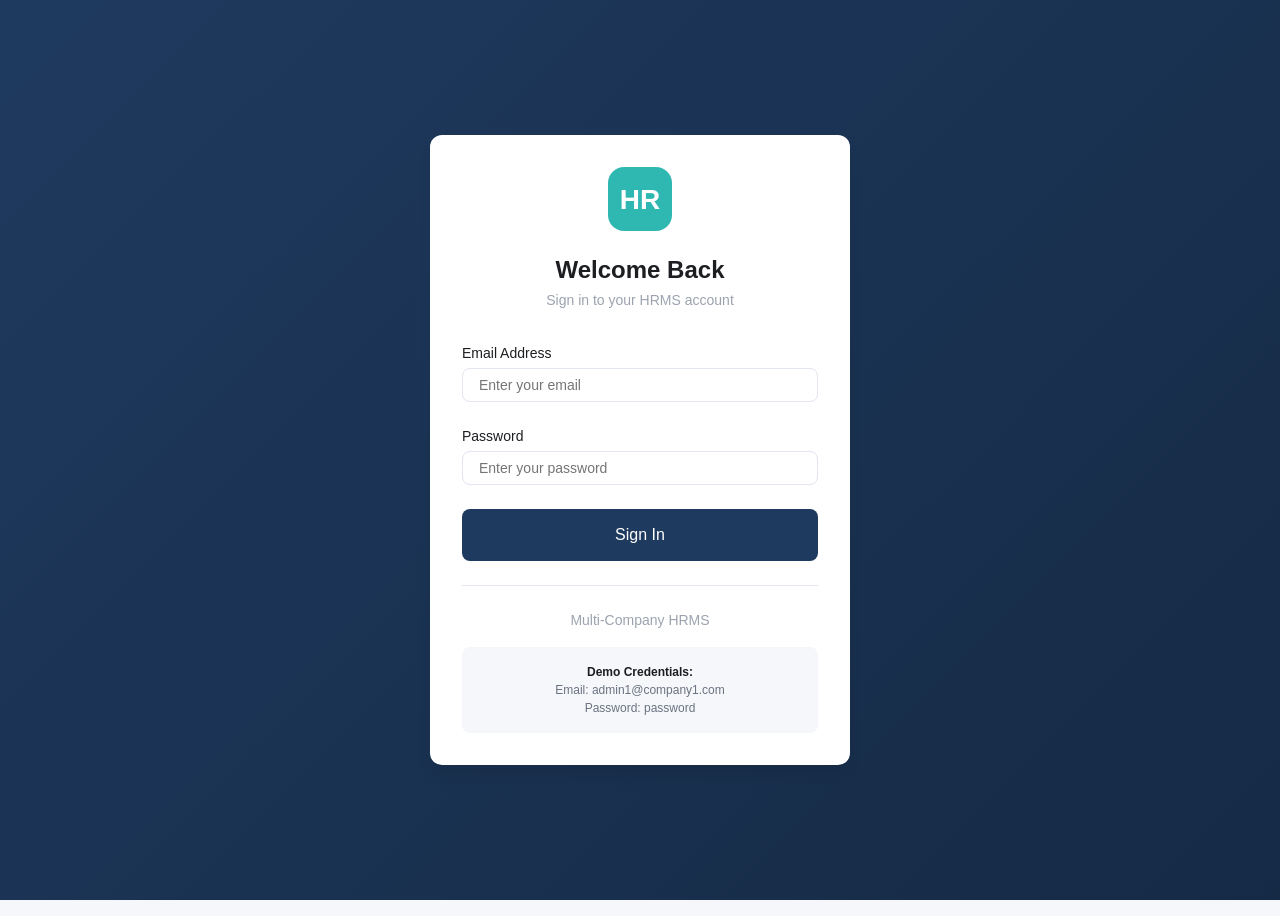
==== frontend/index.html @ 7278801a "Frontent Basics are done with this" ====
<!DOCTYPE html>
<html lang="en">
<head>
  <meta charset="UTF-8">
  <meta name="viewport" content="width=device-width, initial-scale=1.0">
  <title>Dashboard - HRMS</title>
  <link rel="preconnect" href="https://fonts.googleapis.com">
  <link rel="preconnect" href="https://fonts.gstatic.com" crossorigin>
  <link href="https://fonts.googleapis.com/css2?family=Inter:wght@400;500;600;700&display=swap" rel="stylesheet">
  <link rel="stylesheet" href="css/variables.css">
  <link rel="stylesheet" href="css/base.css">
  <link rel="stylesheet" href="css/layout.css">
  <link rel="stylesheet" href="css/components.css">
  <link rel="stylesheet" href="css/utilities.css">
</head>
<body>
  <div class="app">
    <!-- Sidebar -->
    <div id="sidebar-container"></div>
    
    <!-- Main Content -->
    <div class="main-wrapper">
      <div id="header-container"></div>
      
      <main class="main-content">
        <!-- KPI Cards -->
        <div class="content-grid" id="kpi-cards">
          <!-- Employee Overview -->
          <div class="kpi-card" id="employee-card">
            <div class="kpi-header">
              <span class="kpi-title">Total Employees</span>
              <div class="kpi-icon primary">
                <svg width="24" height="24" viewBox="0 0 24 24" fill="none" stroke="currentColor" stroke-width="2">
                  <path d="M16 21v-2a4 4 0 0 0-4-4H6a4 4 0 0 0-4 4v2"></path>
                  <circle cx="9" cy="7" r="4"></circle>
                  <path d="M22 21v-2a4 4 0 0 0-3-3.87"></path>
                  <path d="M16 3.13a4 4 0 0 1 0 7.75"></path>
                </svg>
              </div>
            </div>
            <div class="kpi-value" id="total-employees">--</div>
            <div class="kpi-breakdown">
              <span class="kpi-stat success" id="active-employees">Active: --</span>
              <span class="kpi-stat error" id="inactive-employees">Inactive: --</span>
            </div>
          </div>

          <!-- Attendance Summary -->
          <div class="kpi-card" id="attendance-card">
            <div class="kpi-header">
              <span class="kpi-title">Today's Attendance</span>
              <div class="kpi-icon secondary">
                <svg width="24" height="24" viewBox="0 0 24 24" fill="none" stroke="currentColor" stroke-width="2">
                  <circle cx="12" cy="12" r="10"></circle>
                  <polyline points="12 6 12 12 16 14"></polyline>
                </svg>
              </div>
            </div>
            <div class="kpi-value" id="attendance-rate">--%</div>
            <div class="kpi-breakdown">
              <span class="kpi-stat success" id="present-count">Present: --</span>
              <span class="kpi-stat error" id="absent-count">Absent: --</span>
              <span class="kpi-stat warning" id="leave-count">On Leave: --</span>
            </div>
          </div>

          <!-- Leave Requests -->
          <div class="kpi-card" id="leave-card">
            <div class="kpi-header">
              <span class="kpi-title">Leave Requests</span>
              <div class="kpi-icon warning">
                <svg width="24" height="24" viewBox="0 0 24 24" fill="none" stroke="currentColor" stroke-width="2">
                  <rect width="18" height="18" x="3" y="4" rx="2" ry="2"></rect>
                  <line x1="16" x2="16" y1="2" y2="6"></line>
                  <line x1="8" x2="8" y1="2" y2="6"></line>
                  <line x1="3" x2="21" y1="10" y2="10"></line>
                </svg>
              </div>
            </div>
            <div class="kpi-value" id="pending-leaves">--</div>
            <div class="kpi-breakdown">
              <span class="kpi-stat warning">Pending Approval</span>
            </div>
            <a href="leave.html" class="btn btn-outline btn-sm mt-md">View Requests</a>
          </div>

          <!-- Payroll Snapshot -->
          <div class="kpi-card" id="payroll-card">
            <div class="kpi-header">
              <span class="kpi-title">Payroll This Month</span>
              <div class="kpi-icon success">
                <svg width="24" height="24" viewBox="0 0 24 24" fill="none" stroke="currentColor" stroke-width="2">
                  <line x1="12" x2="12" y1="2" y2="22"></line>
                  <path d="M17 5H9.5a3.5 3.5 0 0 0 0 7h5a3.5 3.5 0 0 1 0 7H6"></path>
                </svg>
              </div>
            </div>
            <div class="kpi-value" id="payroll-total">$--</div>
            <div class="kpi-breakdown">
              <span class="kpi-stat" id="payroll-status">-- processed</span>
            </div>
            <a href="payroll.html" class="btn btn-outline btn-sm mt-md">View Payroll</a>
          </div>
        </div>

        <!-- Recent Activity Section -->
        <div class="content-grid-2 mt-lg">
          <!-- Recent Leave Requests -->
          <div class="card">
            <div class="card-header">
              <h3 class="card-title">Recent Leave Requests</h3>
              <a href="leave.html" class="btn btn-ghost btn-sm">View All</a>
            </div>
            <div class="card-body" id="recent-leaves">
              <div class="empty-state">
                <p class="text-muted">Loading...</p>
              </div>
            </div>
          </div>

          <!-- Quick Actions -->
          <div class="card">
            <div class="card-header">
              <h3 class="card-title">Quick Actions</h3>
            </div>
            <div class="card-body">
              <div class="flex flex-col gap-sm">
                <a href="employees.html?action=add" class="btn btn-outline w-full justify-start">
                  <svg width="20" height="20" viewBox="0 0 24 24" fill="none" stroke="currentColor" stroke-width="2">
                    <path d="M16 21v-2a4 4 0 0 0-4-4H6a4 4 0 0 0-4 4v2"></path>
                    <circle cx="9" cy="7" r="4"></circle>
                    <line x1="19" x2="19" y1="8" y2="14"></line>
                    <line x1="22" x2="16" y1="11" y2="11"></line>
                  </svg>
                  Add New Employee
                </a>
                <a href="attendance.html" class="btn btn-outline w-full justify-start">
                  <svg width="20" height="20" viewBox="0 0 24 24" fill="none" stroke="currentColor" stroke-width="2">
                    <circle cx="12" cy="12" r="10"></circle>
                    <polyline points="12 6 12 12 16 14"></polyline>
                  </svg>
                  View Attendance
                </a>
                <a href="payroll.html?action=process" class="btn btn-outline w-full justify-start">
                  <svg width="20" height="20" viewBox="0 0 24 24" fill="none" stroke="currentColor" stroke-width="2">
                    <line x1="12" x2="12" y1="2" y2="22"></line>
                    <path d="M17 5H9.5a3.5 3.5 0 0 0 0 7h5a3.5 3.5 0 0 1 0 7H6"></path>
                  </svg>
                  Process Payroll
                </a>
                <a href="reports.html" class="btn btn-outline w-full justify-start">
                  <svg width="20" height="20" viewBox="0 0 24 24" fill="none" stroke="currentColor" stroke-width="2">
                    <line x1="18" x2="18" y1="20" y2="10"></line>
                    <line x1="12" x2="12" y1="20" y2="4"></line>
                    <line x1="6" x2="6" y1="20" y2="14"></line>
                  </svg>
                  Generate Reports
                </a>
              </div>
            </div>
          </div>
        </div>
      </main>
    </div>
  </div>

  <!-- Toast Container -->
  <div id="toast-container" class="toast-container"></div>

  <!-- Scripts -->
  <script src="js/api.js"></script>
  <script src="js/auth.js"></script>
  <script src="js/components/toast.js"></script>
  <script src="js/components/sidebar.js"></script>
  <script src="js/components/header.js"></script>
  <script src="js/components/loader.js"></script>
  <script src="js/pages/dashboard.js"></script>
</body>
</html>
---- frontend/css/variables.css ----
/**
 * CSS Variables - HRMS Dashboard
 * Color scheme and spacing system
 */

:root {
  /* Primary Colors */
  --color-primary: #1F3A5F;
  --color-primary-light: #2a4a73;
  --color-primary-dark: #152a45;
  --color-secondary: #2FB7B2;
  --color-secondary-light: #3fccc7;
  --color-secondary-dark: #259e9a;
  
  /* Backgrounds */
  --color-bg-page: #F5F7FA;
  --color-bg-card: #FFFFFF;
  --color-bg-hover: #f0f2f5;
  --color-border: #E1E6EF;
  --color-border-light: #eef1f6;
  
  /* Text */
  --color-text-heading: #1C1E21;
  --color-text-body: #6B7280;
  --color-text-muted: #9CA3AF;
  --color-text-white: #FFFFFF;
  
  /* Status Colors */
  --color-success: #22C55E;
  --color-success-light: #dcfce7;
  --color-warning: #F59E0B;
  --color-warning-light: #fef3c7;
  --color-error: #EF4444;
  --color-error-light: #fee2e2;
  --color-info: #3B82F6;
  --color-info-light: #dbeafe;
  
  /* Spacing */
  --spacing-xs: 4px;
  --spacing-sm: 8px;
  --spacing-md: 16px;
  --spacing-lg: 24px;
  --spacing-xl: 32px;
  --spacing-2xl: 48px;
  
  /* Layout */
  --sidebar-width: 260px;
  --sidebar-collapsed-width: 64px;
  --header-height: 64px;
  
  /* Border Radius */
  --radius-sm: 4px;
  --radius-md: 8px;
  --radius-lg: 12px;
  --radius-full: 9999px;
  
  /* Shadows */
  --shadow-sm: 0 1px 2px rgba(0, 0, 0, 0.05);
  --shadow-md: 0 4px 6px -1px rgba(0, 0, 0, 0.1);
  --shadow-lg: 0 10px 15px -3px rgba(0, 0, 0, 0.1);
  
  /* Transitions */
  --transition-fast: 150ms ease;
  --transition-normal: 250ms ease;
  
  /* Font */
  --font-family: 'Inter', -apple-system, BlinkMacSystemFont, 'Segoe UI', Roboto, sans-serif;
  --font-size-xs: 12px;
  --font-size-sm: 14px;
  --font-size-base: 16px;
  --font-size-lg: 18px;
  --font-size-xl: 20px;
  --font-size-2xl: 24px;
  --font-size-3xl: 30px;
  
  --font-weight-normal: 400;
  --font-weight-medium: 500;
  --font-weight-semibold: 600;
  --font-weight-bold: 700;
}
---- frontend/css/base.css ----
/**
 * Base Styles - Reset and Typography
 */

/* Reset */
*, *::before, *::after {
  box-sizing: border-box;
  margin: 0;
  padding: 0;
}

html {
  font-size: 16px;
  -webkit-font-smoothing: antialiased;
  -moz-osx-font-smoothing: grayscale;
}

body {
  font-family: var(--font-family);
  font-size: var(--font-size-base);
  font-weight: var(--font-weight-normal);
  line-height: 1.5;
  color: var(--color-text-body);
  background-color: var(--color-bg-page);
  min-height: 100vh;
}

/* Typography */
h1, h2, h3, h4, h5, h6 {
  color: var(--color-text-heading);
  font-weight: var(--font-weight-semibold);
  line-height: 1.3;
}

h1 { font-size: var(--font-size-3xl); }
h2 { font-size: var(--font-size-2xl); }
h3 { font-size: var(--font-size-xl); }
h4 { font-size: var(--font-size-lg); }
h5 { font-size: var(--font-size-base); }
h6 { font-size: var(--font-size-sm); }

p {
  margin-bottom: var(--spacing-md);
}

a {
  color: var(--color-secondary);
  text-decoration: none;
  transition: color var(--transition-fast);
}

a:hover {
  color: var(--color-secondary-dark);
}

/* Lists */
ul, ol {
  list-style: none;
}

/* Images */
img {
  max-width: 100%;
  height: auto;
  display: block;
}

/* Forms */
input, button, textarea, select {
  font-family: inherit;
  font-size: inherit;
}

button {
  cursor: pointer;
  border: none;
  background: none;
}

/* Tables */
table {
  border-collapse: collapse;
  width: 100%;
}

/* Focus styles */
:focus-visible {
  outline: 2px solid var(--color-secondary);
  outline-offset: 2px;
}

/* Selection */
::selection {
  background-color: var(--color-secondary);
  color: var(--color-text-white);
}

/* Scrollbar */
::-webkit-scrollbar {
  width: 8px;
  height: 8px;
}

::-webkit-scrollbar-track {
  background: var(--color-bg-page);
}

::-webkit-scrollbar-thumb {
  background: var(--color-border);
  border-radius: var(--radius-full);
}

::-webkit-scrollbar-thumb:hover {
  background: var(--color-text-muted);
}
---- frontend/css/layout.css ----
/**
 * Layout Styles - Sidebar, Header, Main Content
 */

/* App Container */
.app {
  display: flex;
  min-height: 100vh;
}

/* ============================================
   SIDEBAR
   ============================================ */
.sidebar {
  position: fixed;
  top: 0;
  left: 0;
  width: var(--sidebar-width);
  height: 100vh;
  background-color: var(--color-primary);
  color: var(--color-text-white);
  display: flex;
  flex-direction: column;
  z-index: 50;
  transition: width var(--transition-normal);
}

.sidebar.collapsed {
  width: var(--sidebar-collapsed-width);
}

/* Sidebar Logo */
.sidebar-logo {
  height: var(--header-height);
  display: flex;
  align-items: center;
  padding: 0 var(--spacing-lg);
  border-bottom: 1px solid rgba(255, 255, 255, 0.1);
}

.sidebar-logo img {
  height: 32px;
  width: auto;
}

.sidebar-logo .logo-text {
  font-size: var(--font-size-lg);
  font-weight: var(--font-weight-bold);
  margin-left: var(--spacing-sm);
  white-space: nowrap;
}

.sidebar.collapsed .logo-text {
  display: none;
}

/* Sidebar Navigation */
.sidebar-nav {
  flex: 1;
  padding: var(--spacing-md) 0;
  overflow-y: auto;
}

.nav-item {
  display: flex;
  align-items: center;
  padding: var(--spacing-md) var(--spacing-lg);
  color: rgba(255, 255, 255, 0.7);
  text-decoration: none;
  transition: all var(--transition-fast);
  border-left: 3px solid transparent;
}

.nav-item:hover {
  background-color: rgba(255, 255, 255, 0.1);
  color: var(--color-text-white);
}

.nav-item.active {
  background-color: rgba(47, 183, 178, 0.2);
  color: var(--color-secondary);
  border-left-color: var(--color-secondary);
}

.nav-icon {
  width: 20px;
  height: 20px;
  flex-shrink: 0;
}

.nav-label {
  margin-left: var(--spacing-md);
  white-space: nowrap;
}

.sidebar.collapsed .nav-label {
  display: none;
}

.sidebar.collapsed .nav-item {
  justify-content: center;
  padding: var(--spacing-md);
}

/* Sidebar Footer */
.sidebar-footer {
  padding: var(--spacing-md) var(--spacing-lg);
  border-top: 1px solid rgba(255, 255, 255, 0.1);
}

/* ============================================
   HEADER
   ============================================ */
.header {
  position: fixed;
  top: 0;
  left: var(--sidebar-width);
  right: 0;
  height: var(--header-height);
  background-color: var(--color-bg-card);
  border-bottom: 1px solid var(--color-border);
  display: flex;
  align-items: center;
  justify-content: space-between;
  padding: 0 var(--spacing-lg);
  z-index: 40;
  transition: left var(--transition-normal);
}

.sidebar.collapsed ~ .main-wrapper .header {
  left: var(--sidebar-collapsed-width);
}

.header-left {
  display: flex;
  align-items: center;
  gap: var(--spacing-md);
}

.menu-toggle {
  display: none;
  padding: var(--spacing-sm);
  border-radius: var(--radius-md);
  color: var(--color-text-heading);
}

.menu-toggle:hover {
  background-color: var(--color-bg-hover);
}

.page-title {
  font-size: var(--font-size-xl);
  font-weight: var(--font-weight-semibold);
  color: var(--color-text-heading);
}

.header-right {
  display: flex;
  align-items: center;
  gap: var(--spacing-md);
}

.user-info {
  display: flex;
  align-items: center;
  gap: var(--spacing-sm);
}

.user-avatar {
  width: 36px;
  height: 36px;
  border-radius: var(--radius-full);
  background-color: var(--color-secondary);
  color: var(--color-text-white);
  display: flex;
  align-items: center;
  justify-content: center;
  font-weight: var(--font-weight-semibold);
  font-size: var(--font-size-sm);
}

.user-name {
  font-weight: var(--font-weight-medium);
  color: var(--color-text-heading);
}

.user-role {
  font-size: var(--font-size-xs);
  color: var(--color-text-muted);
}

/* ============================================
   MAIN CONTENT
   ============================================ */
.main-wrapper {
  flex: 1;
  margin-left: var(--sidebar-width);
  transition: margin-left var(--transition-normal);
}

.sidebar.collapsed ~ .main-wrapper {
  margin-left: var(--sidebar-collapsed-width);
}

.main-content {
  padding: calc(var(--header-height) + var(--spacing-lg)) var(--spacing-lg) var(--spacing-lg);
  min-height: 100vh;
}

/* Content Grid */
.content-grid {
  display: grid;
  grid-template-columns: repeat(4, 1fr);
  gap: var(--spacing-lg);
}

.content-grid-3 {
  display: grid;
  grid-template-columns: repeat(3, 1fr);
  gap: var(--spacing-lg);
}

.content-grid-2 {
  display: grid;
  grid-template-columns: repeat(2, 1fr);
  gap: var(--spacing-lg);
}

.col-span-2 { grid-column: span 2; }
.col-span-3 { grid-column: span 3; }
.col-span-4 { grid-column: span 4; }

/* ============================================
   RESPONSIVE
   ============================================ */

/* Tablet - Collapsed sidebar */
@media (max-width: 1023px) {
  .sidebar {
    width: var(--sidebar-collapsed-width);
  }
  
  .sidebar .logo-text,
  .sidebar .nav-label {
    display: none;
  }
  
  .sidebar .nav-item {
    justify-content: center;
    padding: var(--spacing-md);
  }
  
  .header {
    left: var(--sidebar-collapsed-width);
  }
  
  .main-wrapper {
    margin-left: var(--sidebar-collapsed-width);
  }
  
  .content-grid {
    grid-template-columns: repeat(2, 1fr);
  }
  
  .col-span-3,
  .col-span-4 {
    grid-column: span 2;
  }
}

/* Mobile - Hidden sidebar with hamburger */
@media (max-width: 767px) {
  .sidebar {
    transform: translateX(-100%);
    width: var(--sidebar-width);
  }
  
  .sidebar.open {
    transform: translateX(0);
  }
  
  .sidebar.open .logo-text,
  .sidebar.open .nav-label {
    display: block;
  }
  
  .sidebar.open .nav-item {
    justify-content: flex-start;
    padding: var(--spacing-md) var(--spacing-lg);
  }
  
  .header {
    left: 0;
  }
  
  .menu-toggle {
    display: flex;
  }
  
  .main-wrapper {
    margin-left: 0;
  }
  
  .main-content {
    padding: calc(var(--header-height) + var(--spacing-md)) var(--spacing-md) var(--spacing-md);
  }
  
  .content-grid,
  .content-grid-2,
  .content-grid-3 {
    grid-template-columns: 1fr;
  }
  
  .col-span-2,
  .col-span-3,
  .col-span-4 {
    grid-column: span 1;
  }
  
  /* Overlay when sidebar is open */
  .sidebar-overlay {
    display: none;
    position: fixed;
    inset: 0;
    background-color: rgba(0, 0, 0, 0.5);
    z-index: 40;
  }
  
  .sidebar.open ~ .sidebar-overlay {
    display: block;
  }
}
---- frontend/css/components.css ----
/**
 * Component Styles - Cards, Buttons, Forms, Tables, etc.
 */

/* ============================================
   CARDS
   ============================================ */
.card {
  background-color: var(--color-bg-card);
  border-radius: var(--radius-lg);
  box-shadow: var(--shadow-sm);
  border: 1px solid var(--color-border-light);
}

.card-header {
  padding: var(--spacing-lg);
  border-bottom: 1px solid var(--color-border);
  display: flex;
  align-items: center;
  justify-content: space-between;
}

.card-title {
  font-size: var(--font-size-lg);
  font-weight: var(--font-weight-semibold);
  color: var(--color-text-heading);
}

.card-body {
  padding: var(--spacing-lg);
}

.card-footer {
  padding: var(--spacing-md) var(--spacing-lg);
  border-top: 1px solid var(--color-border);
  background-color: var(--color-bg-page);
  border-radius: 0 0 var(--radius-lg) var(--radius-lg);
}

/* KPI Card */
.kpi-card {
  background-color: var(--color-bg-card);
  border-radius: var(--radius-lg);
  padding: var(--spacing-lg);
  box-shadow: var(--shadow-sm);
  border: 1px solid var(--color-border-light);
}

.kpi-header {
  display: flex;
  align-items: center;
  justify-content: space-between;
  margin-bottom: var(--spacing-md);
}

.kpi-title {
  font-size: var(--font-size-sm);
  font-weight: var(--font-weight-medium);
  color: var(--color-text-muted);
  text-transform: uppercase;
  letter-spacing: 0.5px;
}

.kpi-icon {
  width: 40px;
  height: 40px;
  border-radius: var(--radius-md);
  display: flex;
  align-items: center;
  justify-content: center;
}

.kpi-icon.primary { background-color: rgba(31, 58, 95, 0.1); color: var(--color-primary); }
.kpi-icon.secondary { background-color: rgba(47, 183, 178, 0.1); color: var(--color-secondary); }
.kpi-icon.success { background-color: var(--color-success-light); color: var(--color-success); }
.kpi-icon.warning { background-color: var(--color-warning-light); color: var(--color-warning); }
.kpi-icon.error { background-color: var(--color-error-light); color: var(--color-error); }

.kpi-value {
  font-size: var(--font-size-3xl);
  font-weight: var(--font-weight-bold);
  color: var(--color-text-heading);
  margin-bottom: var(--spacing-sm);
}

.kpi-breakdown {
  display: flex;
  gap: var(--spacing-md);
  flex-wrap: wrap;
}

.kpi-stat {
  font-size: var(--font-size-sm);
  display: flex;
  align-items: center;
  gap: var(--spacing-xs);
}

.kpi-stat::before {
  content: '';
  width: 8px;
  height: 8px;
  border-radius: var(--radius-full);
}

.kpi-stat.success::before { background-color: var(--color-success); }
.kpi-stat.warning::before { background-color: var(--color-warning); }
.kpi-stat.error::before { background-color: var(--color-error); }

/* ============================================
   BUTTONS
   ============================================ */
.btn {
  display: inline-flex;
  align-items: center;
  justify-content: center;
  gap: var(--spacing-sm);
  padding: var(--spacing-sm) var(--spacing-md);
  font-size: var(--font-size-sm);
  font-weight: var(--font-weight-medium);
  border-radius: var(--radius-md);
  transition: all var(--transition-fast);
  cursor: pointer;
  border: 1px solid transparent;
  white-space: nowrap;
}

.btn:disabled {
  opacity: 0.5;
  cursor: not-allowed;
}

.btn-primary {
  background-color: var(--color-primary);
  color: var(--color-text-white);
}

.btn-primary:hover:not(:disabled) {
  background-color: var(--color-primary-dark);
}

.btn-secondary {
  background-color: var(--color-secondary);
  color: var(--color-text-white);
}

.btn-secondary:hover:not(:disabled) {
  background-color: var(--color-secondary-dark);
}

.btn-success {
  background-color: var(--color-success);
  color: var(--color-text-white);
}

.btn-success:hover:not(:disabled) {
  background-color: #16a34a;
}

.btn-danger {
  background-color: var(--color-error);
  color: var(--color-text-white);
}

.btn-danger:hover:not(:disabled) {
  background-color: #dc2626;
}

.btn-outline {
  background-color: transparent;
  border-color: var(--color-border);
  color: var(--color-text-heading);
}

.btn-outline:hover:not(:disabled) {
  background-color: var(--color-bg-hover);
}

.btn-ghost {
  background-color: transparent;
  color: var(--color-text-body);
}

.btn-ghost:hover:not(:disabled) {
  background-color: var(--color-bg-hover);
}

.btn-sm {
  padding: var(--spacing-xs) var(--spacing-sm);
  font-size: var(--font-size-xs);
}

.btn-lg {
  padding: var(--spacing-md) var(--spacing-lg);
  font-size: var(--font-size-base);
}

.btn-icon {
  padding: var(--spacing-sm);
}

/* ============================================
   FORMS
   ============================================ */
.form-group {
  margin-bottom: var(--spacing-md);
}

.form-label {
  display: block;
  font-size: var(--font-size-sm);
  font-weight: var(--font-weight-medium);
  color: var(--color-text-heading);
  margin-bottom: var(--spacing-xs);
}

.form-input,
.form-select,
.form-textarea {
  width: 100%;
  padding: var(--spacing-sm) var(--spacing-md);
  font-size: var(--font-size-sm);
  border: 1px solid var(--color-border);
  border-radius: var(--radius-md);
  background-color: var(--color-bg-card);
  color: var(--color-text-heading);
  transition: border-color var(--transition-fast), box-shadow var(--transition-fast);
}

.form-input:focus,
.form-select:focus,
.form-textarea:focus {
  outline: none;
  border-color: var(--color-secondary);
  box-shadow: 0 0 0 3px rgba(47, 183, 178, 0.1);
}

.form-input.error,
.form-select.error,
.form-textarea.error {
  border-color: var(--color-error);
}

.form-input.error:focus,
.form-select.error:focus,
.form-textarea.error:focus {
  box-shadow: 0 0 0 3px rgba(239, 68, 68, 0.1);
}

.form-error {
  font-size: var(--font-size-xs);
  color: var(--color-error);
  margin-top: var(--spacing-xs);
}

.form-hint {
  font-size: var(--font-size-xs);
  color: var(--color-text-muted);
  margin-top: var(--spacing-xs);
}

.form-textarea {
  min-height: 100px;
  resize: vertical;
}

/* Search Input */
.search-input {
  position: relative;
}

.search-input input {
  padding-left: 40px;
}

.search-input .search-icon {
  position: absolute;
  left: var(--spacing-md);
  top: 50%;
  transform: translateY(-50%);
  color: var(--color-text-muted);
  width: 16px;
  height: 16px;
}

/* ============================================
   TABLES
   ============================================ */
.table-container {
  background-color: var(--color-bg-card);
  border-radius: var(--radius-lg);
  box-shadow: var(--shadow-sm);
  border: 1px solid var(--color-border-light);
  overflow: hidden;
}

.table-header {
  padding: var(--spacing-md) var(--spacing-lg);
  border-bottom: 1px solid var(--color-border);
  display: flex;
  align-items: center;
  justify-content: space-between;
  gap: var(--spacing-md);
  flex-wrap: wrap;
}

.table-filters {
  display: flex;
  align-items: center;
  gap: var(--spacing-sm);
}

.table-wrapper {
  overflow-x: auto;
}

.data-table {
  width: 100%;
  border-collapse: collapse;
}

.data-table th,
.data-table td {
  padding: var(--spacing-md) var(--spacing-lg);
  text-align: left;
  border-bottom: 1px solid var(--color-border-light);
}

.data-table th {
  font-size: var(--font-size-xs);
  font-weight: var(--font-weight-semibold);
  color: var(--color-text-muted);
  text-transform: uppercase;
  letter-spacing: 0.5px;
  background-color: var(--color-bg-page);
}

.data-table tbody tr {
  transition: background-color var(--transition-fast);
}

.data-table tbody tr:hover {
  background-color: var(--color-bg-hover);
}

.data-table tbody tr:last-child td {
  border-bottom: none;
}

.table-pagination {
  padding: var(--spacing-md) var(--spacing-lg);
  border-top: 1px solid var(--color-border);
  display: flex;
  align-items: center;
  justify-content: space-between;
  background-color: var(--color-bg-page);
}

.pagination-info {
  font-size: var(--font-size-sm);
  color: var(--color-text-muted);
}

.pagination-controls {
  display: flex;
  align-items: center;
  gap: var(--spacing-sm);
}

/* ============================================
   BADGES / STATUS
   ============================================ */
.badge {
  display: inline-flex;
  align-items: center;
  padding: var(--spacing-xs) var(--spacing-sm);
  font-size: var(--font-size-xs);
  font-weight: var(--font-weight-medium);
  border-radius: var(--radius-full);
}

.badge-success {
  background-color: var(--color-success-light);
  color: var(--color-success);
}

.badge-warning {
  background-color: var(--color-warning-light);
  color: #b45309;
}

.badge-error {
  background-color: var(--color-error-light);
  color: var(--color-error);
}

.badge-info {
  background-color: var(--color-info-light);
  color: var(--color-info);
}

.badge-neutral {
  background-color: var(--color-bg-page);
  color: var(--color-text-muted);
}

/* ============================================
   MODAL
   ============================================ */
.modal-overlay {
  position: fixed;
  inset: 0;
  background-color: rgba(0, 0, 0, 0.5);
  display: flex;
  align-items: center;
  justify-content: center;
  z-index: 100;
  opacity: 0;
  visibility: hidden;
  transition: all var(--transition-normal);
}

.modal-overlay.open {
  opacity: 1;
  visibility: visible;
}

.modal {
  background-color: var(--color-bg-card);
  border-radius: var(--radius-lg);
  box-shadow: var(--shadow-lg);
  width: 100%;
  max-width: 500px;
  max-height: 90vh;
  overflow: hidden;
  transform: scale(0.95);
  transition: transform var(--transition-normal);
}

.modal-overlay.open .modal {
  transform: scale(1);
}

.modal-header {
  padding: var(--spacing-lg);
  border-bottom: 1px solid var(--color-border);
  display: flex;
  align-items: center;
  justify-content: space-between;
}

.modal-title {
  font-size: var(--font-size-lg);
  font-weight: var(--font-weight-semibold);
}

.modal-close {
  padding: var(--spacing-xs);
  border-radius: var(--radius-md);
  color: var(--color-text-muted);
}

.modal-close:hover {
  background-color: var(--color-bg-hover);
  color: var(--color-text-heading);
}

.modal-body {
  padding: var(--spacing-lg);
  overflow-y: auto;
  max-height: calc(90vh - 140px);
}

.modal-footer {
  padding: var(--spacing-md) var(--spacing-lg);
  border-top: 1px solid var(--color-border);
  display: flex;
  justify-content: flex-end;
  gap: var(--spacing-sm);
  background-color: var(--color-bg-page);
}

/* ============================================
   TOAST
   ============================================ */
.toast-container {
  position: fixed;
  top: var(--spacing-lg);
  right: var(--spacing-lg);
  z-index: 200;
  display: flex;
  flex-direction: column;
  gap: var(--spacing-sm);
}

.toast {
  display: flex;
  align-items: center;
  gap: var(--spacing-md);
  padding: var(--spacing-md) var(--spacing-lg);
  background-color: var(--color-bg-card);
  border-radius: var(--radius-md);
  box-shadow: var(--shadow-lg);
  border-left: 4px solid;
  min-width: 300px;
  max-width: 400px;
  animation: slideIn 0.3s ease;
}

@keyframes slideIn {
  from {
    transform: translateX(100%);
    opacity: 0;
  }
  to {
    transform: translateX(0);
    opacity: 1;
  }
}

.toast-success { border-left-color: var(--color-success); }
.toast-error { border-left-color: var(--color-error); }
.toast-warning { border-left-color: var(--color-warning); }
.toast-info { border-left-color: var(--color-info); }

.toast-message {
  flex: 1;
  font-size: var(--font-size-sm);
  color: var(--color-text-heading);
}

.toast-close {
  padding: var(--spacing-xs);
  color: var(--color-text-muted);
  border-radius: var(--radius-sm);
}

.toast-close:hover {
  background-color: var(--color-bg-hover);
}

/* ============================================
   LOADING / SKELETON
   ============================================ */
.skeleton {
  background: linear-gradient(90deg, var(--color-bg-page) 25%, var(--color-border-light) 50%, var(--color-bg-page) 75%);
  background-size: 200% 100%;
  animation: shimmer 1.5s infinite;
  border-radius: var(--radius-sm);
}

@keyframes shimmer {
  0% { background-position: 200% 0; }
  100% { background-position: -200% 0; }
}

.skeleton-text {
  height: 16px;
  margin-bottom: var(--spacing-sm);
}

.skeleton-title {
  height: 24px;
  width: 60%;
  margin-bottom: var(--spacing-md);
}

.skeleton-value {
  height: 40px;
  width: 40%;
}

.spinner {
  width: 24px;
  height: 24px;
  border: 3px solid var(--color-border);
  border-top-color: var(--color-secondary);
  border-radius: var(--radius-full);
  animation: spin 0.8s linear infinite;
}

@keyframes spin {
  to { transform: rotate(360deg); }
}

.loading-overlay {
  position: absolute;
  inset: 0;
  background-color: rgba(255, 255, 255, 0.8);
  display: flex;
  align-items: center;
  justify-content: center;
  z-index: 10;
}

/* ============================================
   EMPTY STATE
   ============================================ */
.empty-state {
  text-align: center;
  padding: var(--spacing-2xl);
}

.empty-state-icon {
  width: 64px;
  height: 64px;
  margin: 0 auto var(--spacing-md);
  color: var(--color-text-muted);
}

.empty-state-title {
  font-size: var(--font-size-lg);
  font-weight: var(--font-weight-semibold);
  color: var(--color-text-heading);
  margin-bottom: var(--spacing-sm);
}

.empty-state-text {
  color: var(--color-text-muted);
  margin-bottom: var(--spacing-lg);
}

/* ============================================
   DROPDOWN
   ============================================ */
.dropdown {
  position: relative;
}

.dropdown-menu {
  position: absolute;
  top: 100%;
  right: 0;
  min-width: 180px;
  background-color: var(--color-bg-card);
  border-radius: var(--radius-md);
  box-shadow: var(--shadow-lg);
  border: 1px solid var(--color-border);
  padding: var(--spacing-xs) 0;
  z-index: 50;
  opacity: 0;
  visibility: hidden;
  transform: translateY(-10px);
  transition: all var(--transition-fast);
}

.dropdown.open .dropdown-menu {
  opacity: 1;
  visibility: visible;
  transform: translateY(0);
}

.dropdown-item {
  display: flex;
  align-items: center;
  gap: var(--spacing-sm);
  padding: var(--spacing-sm) var(--spacing-md);
  font-size: var(--font-size-sm);
  color: var(--color-text-body);
  cursor: pointer;
  transition: background-color var(--transition-fast);
}

.dropdown-item:hover {
  background-color: var(--color-bg-hover);
  color: var(--color-text-heading);
}

.dropdown-divider {
  height: 1px;
  background-color: var(--color-border);
  margin: var(--spacing-xs) 0;
}
---- frontend/css/utilities.css ----
/**
 * Utility Classes
 */

/* Display */
.hidden { display: none !important; }
.block { display: block; }
.inline-block { display: inline-block; }
.flex { display: flex; }
.inline-flex { display: inline-flex; }
.grid { display: grid; }

/* Flexbox */
.flex-row { flex-direction: row; }
.flex-col { flex-direction: column; }
.flex-wrap { flex-wrap: wrap; }
.items-start { align-items: flex-start; }
.items-center { align-items: center; }
.items-end { align-items: flex-end; }
.justify-start { justify-content: flex-start; }
.justify-center { justify-content: center; }
.justify-end { justify-content: flex-end; }
.justify-between { justify-content: space-between; }
.flex-1 { flex: 1; }
.gap-xs { gap: var(--spacing-xs); }
.gap-sm { gap: var(--spacing-sm); }
.gap-md { gap: var(--spacing-md); }
.gap-lg { gap: var(--spacing-lg); }

/* Spacing - Margin */
.m-0 { margin: 0; }
.m-xs { margin: var(--spacing-xs); }
.m-sm { margin: var(--spacing-sm); }
.m-md { margin: var(--spacing-md); }
.m-lg { margin: var(--spacing-lg); }
.mt-sm { margin-top: var(--spacing-sm); }
.mt-md { margin-top: var(--spacing-md); }
.mt-lg { margin-top: var(--spacing-lg); }
.mb-sm { margin-bottom: var(--spacing-sm); }
.mb-md { margin-bottom: var(--spacing-md); }
.mb-lg { margin-bottom: var(--spacing-lg); }
.ml-auto { margin-left: auto; }
.mr-auto { margin-right: auto; }

/* Spacing - Padding */
.p-0 { padding: 0; }
.p-xs { padding: var(--spacing-xs); }
.p-sm { padding: var(--spacing-sm); }
.p-md { padding: var(--spacing-md); }
.p-lg { padding: var(--spacing-lg); }
.px-md { padding-left: var(--spacing-md); padding-right: var(--spacing-md); }
.py-md { padding-top: var(--spacing-md); padding-bottom: var(--spacing-md); }
.px-lg { padding-left: var(--spacing-lg); padding-right: var(--spacing-lg); }
.py-lg { padding-top: var(--spacing-lg); padding-bottom: var(--spacing-lg); }

/* Text */
.text-xs { font-size: var(--font-size-xs); }
.text-sm { font-size: var(--font-size-sm); }
.text-base { font-size: var(--font-size-base); }
.text-lg { font-size: var(--font-size-lg); }
.text-xl { font-size: var(--font-size-xl); }
.text-2xl { font-size: var(--font-size-2xl); }
.font-normal { font-weight: var(--font-weight-normal); }
.font-medium { font-weight: var(--font-weight-medium); }
.font-semibold { font-weight: var(--font-weight-semibold); }
.font-bold { font-weight: var(--font-weight-bold); }
.text-left { text-align: left; }
.text-center { text-align: center; }
.text-right { text-align: right; }
.uppercase { text-transform: uppercase; }
.truncate { overflow: hidden; text-overflow: ellipsis; white-space: nowrap; }

/* Colors */
.text-heading { color: var(--color-text-heading); }
.text-body { color: var(--color-text-body); }
.text-muted { color: var(--color-text-muted); }
.text-white { color: var(--color-text-white); }
.text-primary { color: var(--color-primary); }
.text-secondary { color: var(--color-secondary); }
.text-success { color: var(--color-success); }
.text-warning { color: var(--color-warning); }
.text-error { color: var(--color-error); }

.bg-primary { background-color: var(--color-primary); }
.bg-secondary { background-color: var(--color-secondary); }
.bg-success { background-color: var(--color-success); }
.bg-warning { background-color: var(--color-warning); }
.bg-error { background-color: var(--color-error); }
.bg-white { background-color: var(--color-bg-card); }
.bg-page { background-color: var(--color-bg-page); }

/* Border */
.border { border: 1px solid var(--color-border); }
.border-t { border-top: 1px solid var(--color-border); }
.border-b { border-bottom: 1px solid var(--color-border); }
.rounded-sm { border-radius: var(--radius-sm); }
.rounded-md { border-radius: var(--radius-md); }
.rounded-lg { border-radius: var(--radius-lg); }
.rounded-full { border-radius: var(--radius-full); }

/* Shadow */
.shadow-sm { box-shadow: var(--shadow-sm); }
.shadow-md { box-shadow: var(--shadow-md); }
.shadow-lg { box-shadow: var(--shadow-lg); }

/* Width/Height */
.w-full { width: 100%; }
.h-full { height: 100%; }
.min-h-screen { min-height: 100vh; }

/* Cursor */
.cursor-pointer { cursor: pointer; }
.cursor-not-allowed { cursor: not-allowed; }

/* Overflow */
.overflow-hidden { overflow: hidden; }
.overflow-auto { overflow: auto; }
.overflow-x-auto { overflow-x: auto; }

/* Position */
.relative { position: relative; }
.absolute { position: absolute; }
.fixed { position: fixed; }
.sticky { position: sticky; }
.inset-0 { top: 0; right: 0; bottom: 0; left: 0; }

/* Z-index */
.z-10 { z-index: 10; }
.z-20 { z-index: 20; }
.z-50 { z-index: 50; }
.z-100 { z-index: 100; }

/* Transitions */
.transition { transition: all var(--transition-normal); }
.transition-fast { transition: all var(--transition-fast); }

/* Opacity */
.opacity-50 { opacity: 0.5; }
.opacity-75 { opacity: 0.75; }

/* Visibility */
.sr-only {
  position: absolute;
  width: 1px;
  height: 1px;
  padding: 0;
  margin: -1px;
  overflow: hidden;
  clip: rect(0, 0, 0, 0);
  white-space: nowrap;
  border: 0;
}
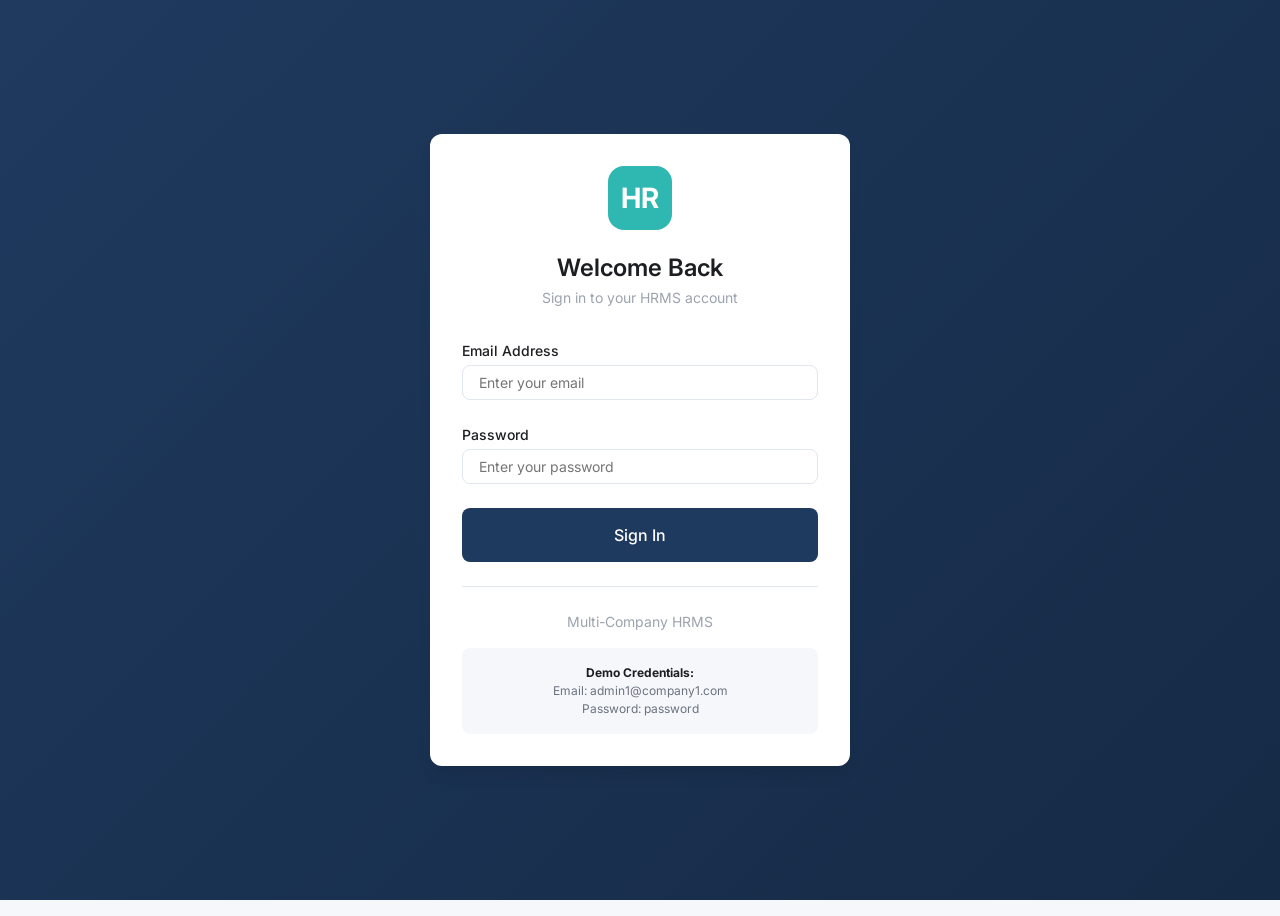
==== commit 50f112ed: "Till now sign in and leave and attendance is done" ====
--- a/frontend/index.html
+++ b/frontend/index.html
@@ -23,142 +23,10 @@
       <div id="header-container"></div>
       
       <main class="main-content">
-        <!-- KPI Cards -->
-        <div class="content-grid" id="kpi-cards">
-          <!-- Employee Overview -->
-          <div class="kpi-card" id="employee-card">
-            <div class="kpi-header">
-              <span class="kpi-title">Total Employees</span>
-              <div class="kpi-icon primary">
-                <svg width="24" height="24" viewBox="0 0 24 24" fill="none" stroke="currentColor" stroke-width="2">
-                  <path d="M16 21v-2a4 4 0 0 0-4-4H6a4 4 0 0 0-4 4v2"></path>
-                  <circle cx="9" cy="7" r="4"></circle>
-                  <path d="M22 21v-2a4 4 0 0 0-3-3.87"></path>
-                  <path d="M16 3.13a4 4 0 0 1 0 7.75"></path>
-                </svg>
-              </div>
-            </div>
-            <div class="kpi-value" id="total-employees">--</div>
-            <div class="kpi-breakdown">
-              <span class="kpi-stat success" id="active-employees">Active: --</span>
-              <span class="kpi-stat error" id="inactive-employees">Inactive: --</span>
-            </div>
-          </div>
-
-          <!-- Attendance Summary -->
-          <div class="kpi-card" id="attendance-card">
-            <div class="kpi-header">
-              <span class="kpi-title">Today's Attendance</span>
-              <div class="kpi-icon secondary">
-                <svg width="24" height="24" viewBox="0 0 24 24" fill="none" stroke="currentColor" stroke-width="2">
-                  <circle cx="12" cy="12" r="10"></circle>
-                  <polyline points="12 6 12 12 16 14"></polyline>
-                </svg>
-              </div>
-            </div>
-            <div class="kpi-value" id="attendance-rate">--%</div>
-            <div class="kpi-breakdown">
-              <span class="kpi-stat success" id="present-count">Present: --</span>
-              <span class="kpi-stat error" id="absent-count">Absent: --</span>
-              <span class="kpi-stat warning" id="leave-count">On Leave: --</span>
-            </div>
-          </div>
-
-          <!-- Leave Requests -->
-          <div class="kpi-card" id="leave-card">
-            <div class="kpi-header">
-              <span class="kpi-title">Leave Requests</span>
-              <div class="kpi-icon warning">
-                <svg width="24" height="24" viewBox="0 0 24 24" fill="none" stroke="currentColor" stroke-width="2">
-                  <rect width="18" height="18" x="3" y="4" rx="2" ry="2"></rect>
-                  <line x1="16" x2="16" y1="2" y2="6"></line>
-                  <line x1="8" x2="8" y1="2" y2="6"></line>
-                  <line x1="3" x2="21" y1="10" y2="10"></line>
-                </svg>
-              </div>
-            </div>
-            <div class="kpi-value" id="pending-leaves">--</div>
-            <div class="kpi-breakdown">
-              <span class="kpi-stat warning">Pending Approval</span>
-            </div>
-            <a href="leave.html" class="btn btn-outline btn-sm mt-md">View Requests</a>
-          </div>
-
-          <!-- Payroll Snapshot -->
-          <div class="kpi-card" id="payroll-card">
-            <div class="kpi-header">
-              <span class="kpi-title">Payroll This Month</span>
-              <div class="kpi-icon success">
-                <svg width="24" height="24" viewBox="0 0 24 24" fill="none" stroke="currentColor" stroke-width="2">
-                  <line x1="12" x2="12" y1="2" y2="22"></line>
-                  <path d="M17 5H9.5a3.5 3.5 0 0 0 0 7h5a3.5 3.5 0 0 1 0 7H6"></path>
-                </svg>
-              </div>
-            </div>
-            <div class="kpi-value" id="payroll-total">$--</div>
-            <div class="kpi-breakdown">
-              <span class="kpi-stat" id="payroll-status">-- processed</span>
-            </div>
-            <a href="payroll.html" class="btn btn-outline btn-sm mt-md">View Payroll</a>
-          </div>
-        </div>
-
-        <!-- Recent Activity Section -->
-        <div class="content-grid-2 mt-lg">
-          <!-- Recent Leave Requests -->
-          <div class="card">
-            <div class="card-header">
-              <h3 class="card-title">Recent Leave Requests</h3>
-              <a href="leave.html" class="btn btn-ghost btn-sm">View All</a>
-            </div>
-            <div class="card-body" id="recent-leaves">
-              <div class="empty-state">
-                <p class="text-muted">Loading...</p>
-              </div>
-            </div>
-          </div>
-
-          <!-- Quick Actions -->
-          <div class="card">
-            <div class="card-header">
-              <h3 class="card-title">Quick Actions</h3>
-            </div>
-            <div class="card-body">
-              <div class="flex flex-col gap-sm">
-                <a href="employees.html?action=add" class="btn btn-outline w-full justify-start">
-                  <svg width="20" height="20" viewBox="0 0 24 24" fill="none" stroke="currentColor" stroke-width="2">
-                    <path d="M16 21v-2a4 4 0 0 0-4-4H6a4 4 0 0 0-4 4v2"></path>
-                    <circle cx="9" cy="7" r="4"></circle>
-                    <line x1="19" x2="19" y1="8" y2="14"></line>
-                    <line x1="22" x2="16" y1="11" y2="11"></line>
-                  </svg>
-                  Add New Employee
-                </a>
-                <a href="attendance.html" class="btn btn-outline w-full justify-start">
-                  <svg width="20" height="20" viewBox="0 0 24 24" fill="none" stroke="currentColor" stroke-width="2">
-                    <circle cx="12" cy="12" r="10"></circle>
-                    <polyline points="12 6 12 12 16 14"></polyline>
-                  </svg>
-                  View Attendance
-                </a>
-                <a href="payroll.html?action=process" class="btn btn-outline w-full justify-start">
-                  <svg width="20" height="20" viewBox="0 0 24 24" fill="none" stroke="currentColor" stroke-width="2">
-                    <line x1="12" x2="12" y1="2" y2="22"></line>
-                    <path d="M17 5H9.5a3.5 3.5 0 0 0 0 7h5a3.5 3.5 0 0 1 0 7H6"></path>
-                  </svg>
-                  Process Payroll
-                </a>
-                <a href="reports.html" class="btn btn-outline w-full justify-start">
-                  <svg width="20" height="20" viewBox="0 0 24 24" fill="none" stroke="currentColor" stroke-width="2">
-                    <line x1="18" x2="18" y1="20" y2="10"></line>
-                    <line x1="12" x2="12" y1="20" y2="4"></line>
-                    <line x1="6" x2="6" y1="20" y2="14"></line>
-                  </svg>
-                  Generate Reports
-                </a>
-              </div>
-            </div>
-          </div>
+        <!-- Content will be dynamically rendered based on user role -->
+        <div class="text-center p-xl">
+          <div class="spinner"></div>
+          <p class="text-muted mt-md">Loading dashboard...</p>
         </div>
       </main>
     </div>
--- a/frontend/css/layout.css
+++ b/frontend/css/layout.css
@@ -61,6 +61,28 @@
   overflow-y: auto;
 }
 
+/* Sidebar Role Badge */
+.sidebar-role {
+  padding: var(--spacing-sm) var(--spacing-lg);
+  text-align: center;
+}
+
+.role-badge {
+  display: inline-block;
+  padding: var(--spacing-xs) var(--spacing-md);
+  background-color: rgba(47, 183, 178, 0.3);
+  color: var(--color-secondary);
+  border-radius: var(--radius-full);
+  font-size: var(--font-size-xs);
+  font-weight: var(--font-weight-semibold);
+  text-transform: uppercase;
+  letter-spacing: 0.5px;
+}
+
+.sidebar.collapsed .sidebar-role {
+  display: none;
+}
+
 .nav-item {
   display: flex;
   align-items: center;
--- a/frontend/css/components.css
+++ b/frontend/css/components.css
@@ -44,30 +44,18 @@
   padding: var(--spacing-lg);
   box-shadow: var(--shadow-sm);
   border: 1px solid var(--color-border-light);
-}
-
-.kpi-header {
-  display: flex;
-  align-items: center;
-  justify-content: space-between;
-  margin-bottom: var(--spacing-md);
-}
-
-.kpi-title {
-  font-size: var(--font-size-sm);
-  font-weight: var(--font-weight-medium);
-  color: var(--color-text-muted);
-  text-transform: uppercase;
-  letter-spacing: 0.5px;
+  display: flex;
+  gap: var(--spacing-md);
 }
 
 .kpi-icon {
-  width: 40px;
-  height: 40px;
+  width: 48px;
+  height: 48px;
   border-radius: var(--radius-md);
   display: flex;
   align-items: center;
   justify-content: center;
+  flex-shrink: 0;
 }
 
 .kpi-icon.primary { background-color: rgba(31, 58, 95, 0.1); color: var(--color-primary); }
@@ -76,11 +64,46 @@
 .kpi-icon.warning { background-color: var(--color-warning-light); color: var(--color-warning); }
 .kpi-icon.error { background-color: var(--color-error-light); color: var(--color-error); }
 
+.kpi-content {
+  flex: 1;
+}
+
 .kpi-value {
-  font-size: var(--font-size-3xl);
+  font-size: var(--font-size-2xl);
   font-weight: var(--font-weight-bold);
   color: var(--color-text-heading);
-  margin-bottom: var(--spacing-sm);
+  line-height: 1.2;
+}
+
+.kpi-label {
+  font-size: var(--font-size-sm);
+  color: var(--color-text-muted);
+  margin-top: var(--spacing-xs);
+}
+
+.kpi-meta {
+  font-size: var(--font-size-xs);
+  color: var(--color-text-muted);
+  margin-top: var(--spacing-xs);
+  display: flex;
+  gap: var(--spacing-sm);
+  flex-wrap: wrap;
+}
+
+/* Legacy KPI styles */
+.kpi-header {
+  display: flex;
+  align-items: center;
+  justify-content: space-between;
+  margin-bottom: var(--spacing-md);
+}
+
+.kpi-title {
+  font-size: var(--font-size-sm);
+  font-weight: var(--font-weight-medium);
+  color: var(--color-text-muted);
+  text-transform: uppercase;
+  letter-spacing: 0.5px;
 }
 
 .kpi-breakdown {
